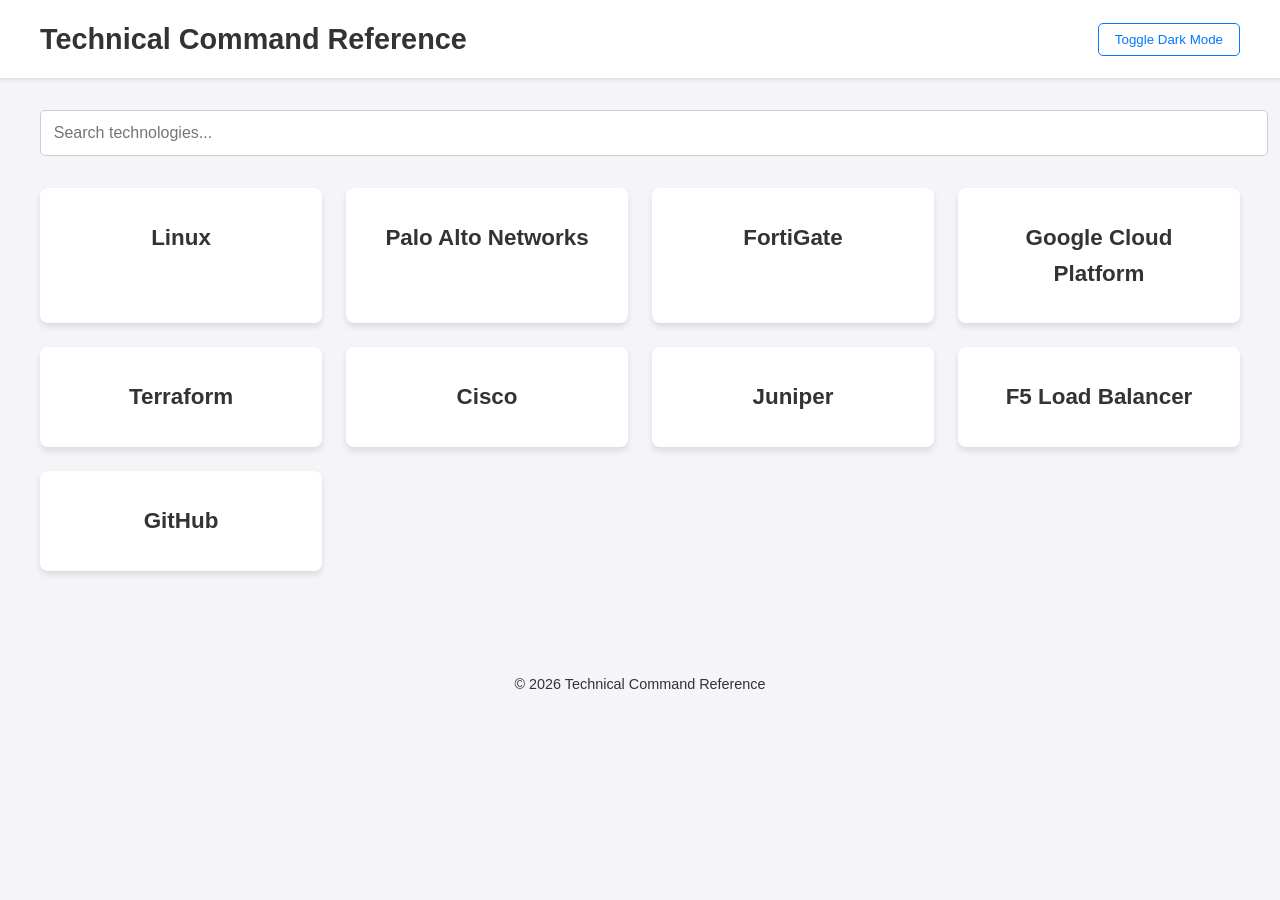
==== index.html @ f5066692 "first test" ====
<!DOCTYPE html>
<html lang="en">
<head>
    <meta charset="UTF-8">
    <meta name="viewport" content="width=device-width, initial-scale=1.0">
    <title>Technical Command Reference</title>
    <link rel="stylesheet" href="css/style.css">
</head>
<body>
    <header>
        <div class="container">
            <h1>Technical Command Reference</h1>
            <div class="theme-switcher">
                <button id="theme-toggle">Toggle Dark Mode</button>
            </div>
        </div>
    </header>
    <main>
        <div class="container">
            <div class="search-container">
                <input type="text" id="search-input" placeholder="Search technologies...">
            </div>
            <nav class="grid" id="tech-grid">
                <a href="pages/linux.html" class="card"><h3>Linux</h3></a>
                <a href="pages/paloalto.html" class="card"><h3>Palo Alto Networks</h3></a>
                <a href="pages/fortigate.html" class="card"><h3>FortiGate</h3></a>
                <a href="pages/gcp.html" class="card"><h3>Google Cloud Platform</h3></a>
                <a href="pages/terraform.html" class="card"><h3>Terraform</h3></a>
                <a href="pages/cisco.html" class="card"><h3>Cisco</h3></a>
                <a href="pages/juniper.html" class="card"><h3>Juniper</h3></a>
                <a href="pages/f5.html" class="card"><h3>F5 Load Balancer</h3></a>
                <a href="pages/github.html" class="card"><h3>GitHub</h3></a>
            </nav>
        </div>
    </main>
    <footer>
        <div class="container">
            <p>&copy; 2026 Technical Command Reference</p>
        </div>
    </footer>
    <script src="js/main.js"></script>
</body>
</html>
---- css/style.css ----
:root {
    --background-color-light: #f4f4f9;
    --text-color-light: #333;
    --card-bg-light: #fff;
    --header-bg-light: #fff;
    --accent-color: #007bff;

    --background-color-dark: #121212;
    --text-color-dark: #f4f4f9;
    --card-bg-dark: #1e1e1e;
    --header-bg-dark: #1e1e1e;
}

body {
    font-family: -apple-system, BlinkMacSystemFont, "Segoe UI", Roboto, "Helvetica Neue", Arial, sans-serif;
    margin: 0;
    line-height: 1.6;
    transition: background-color 0.3s, color 0.3s;
}

body.dark-mode {
    background-color: var(--background-color-dark);
    color: var(--text-color-dark);
}

body:not(.dark-mode) {
    background-color: var(--background-color-light);
    color: var(--text-color-light);
}

.container {
    max-width: 1200px;
    margin: 0 auto;
    padding: 0 20px;
}

header {
    padding: 1rem 0;
    box-shadow: 0 2px 4px rgba(0,0,0,0.1);
    position: sticky;
    top: 0;
    z-index: 1000;
}

body.dark-mode header {
    background-color: var(--header-bg-dark);
    box-shadow: 0 2px 4px rgba(0,0,0,0.5);
}

body:not(.dark-mode) header {
    background-color: var(--header-bg-light);
}

header .container {
    display: flex;
    justify-content: space-between;
    align-items: center;
}

h1 {
    font-size: 1.8rem;
    margin: 0;
}

.theme-switcher button {
    padding: 0.5rem 1rem;
    border: 1px solid var(--accent-color);
    background-color: transparent;
    color: var(--accent-color);
    border-radius: 5px;
    cursor: pointer;
    transition: background-color 0.3s, color 0.3s;
}

.theme-switcher button:hover {
    background-color: var(--accent-color);
    color: #fff;
}

main {
    padding: 2rem 0;
}

.grid {
    display: grid;
    grid-template-columns: repeat(auto-fit, minmax(250px, 1fr));
    gap: 1.5rem;
}

.card {
    border-radius: 8px;
    padding: 2rem;
    text-align: center;
    text-decoration: none;
    transition: transform 0.3s ease, box-shadow 0.3s ease;
    box-shadow: 0 4px 6px rgba(0,0,0,0.1);
}

body.dark-mode .card {
    background-color: var(--card-bg-dark);
    color: var(--text-color-dark);
    box-shadow: 0 4px 6px rgba(0,0,0,0.4);
}

body:not(.dark-mode) .card {
    background-color: var(--card-bg-light);
    color: var(--text-color-light);
}

.card h3 {
    margin: 0;
    font-size: 1.4rem;
}

.card:hover {
    transform: translateY(-5px);
    box-shadow: 0 8px 12px rgba(0,0,0,0.15);
}

body:not(.dark-mode) .card:hover {
    box-shadow: 0 8px 12px rgba(0,0,0,0.6);
}

.search-container {
    margin-bottom: 2rem;
}

#search-input {
    width: 100%;
    padding: 0.8rem;
    font-size: 1rem;
    border-radius: 5px;
    border: 1px solid #ccc;
}

body.dark-mode #search-input {
    background-color: #333;
    color: var(--text-color-dark);
    border-color: #555;
}

footer {
    text-align: center;
    padding: 1.5rem 0;
    margin-top: 2rem;
    font-size: 0.9rem;
}

/* Detail Page Styles */
.page-header {
    margin-bottom: 2rem;
}

.back-link {
    display: inline-block;
    margin-bottom: 1rem;
    text-decoration: none;
    font-weight: bold;
}

body.dark-mode .back-link {
    color: var(--accent-color);
}

body:not(.dark-mode) .back-link {
    color: var(--accent-color);
}

.filter-container {
    margin-bottom: 2rem;
    display: flex;
    flex-wrap: wrap;
    gap: 0.5rem;
}

.filter-btn {
    padding: 0.6rem 1.2rem;
    border: 1px solid var(--accent-color);
    background-color: transparent;
    color: var(--accent-color);
    border-radius: 20px;
    cursor: pointer;
    transition: background-color 0.3s, color 0.3s;
    font-size: 0.9rem;
}

.filter-btn:hover {
    background-color: var(--accent-color);
    color: #fff;
}

.filter-btn.active {
    background-color: var(--accent-color);
    color: #fff;
}


.command-category h2 {
    font-size: 2rem;
    border-bottom: 2px solid;
    padding-bottom: 0.5rem;
    margin-top: 2.5rem;
    margin-bottom: 1.5rem;
}

body.dark-mode .command-category h2 {
    border-color: #444;
}

body:not(.dark-mode) .command-category h2 {
    border-color: #eee;
}

.command {
    margin-bottom: 2rem;
}

.command h3 {
    font-size: 1.5rem;
    margin-bottom: 0.5rem;
}

.command-container {
    position: relative;
}

pre {
    padding: 1.5rem;
    border-radius: 5px;
    overflow-x: auto;
    font-size: 0.95rem;
}

body.dark-mode pre {
    background-color: #2a2a2a;
    color: #f8f8f2;
}

body:not(.dark-mode) pre {
    background-color: #eef;
    color: #333;
}

code {
    font-family: "SFMono-Regular", Consolas, "Liberation Mono", Menlo, Courier, monospace;
}

.copy-btn {
    position: absolute;
    top: 10px;
    right: 10px;
    padding: 0.3rem 0.6rem;
    background: #555;
    color: white;
    border: none;
    border-radius: 5px;
    cursor: pointer;
    opacity: 0;
    transition: opacity 0.3s;
}

.command-container:hover .copy-btn {
    opacity: 1;
}

.command p {
    margin-top: 1rem;
}

/* Responsive */
@media (max-width: 768px) {
    h1 {
        font-size: 1.5rem;
    }
    .grid {
        grid-template-columns: 1fr;
    }
}
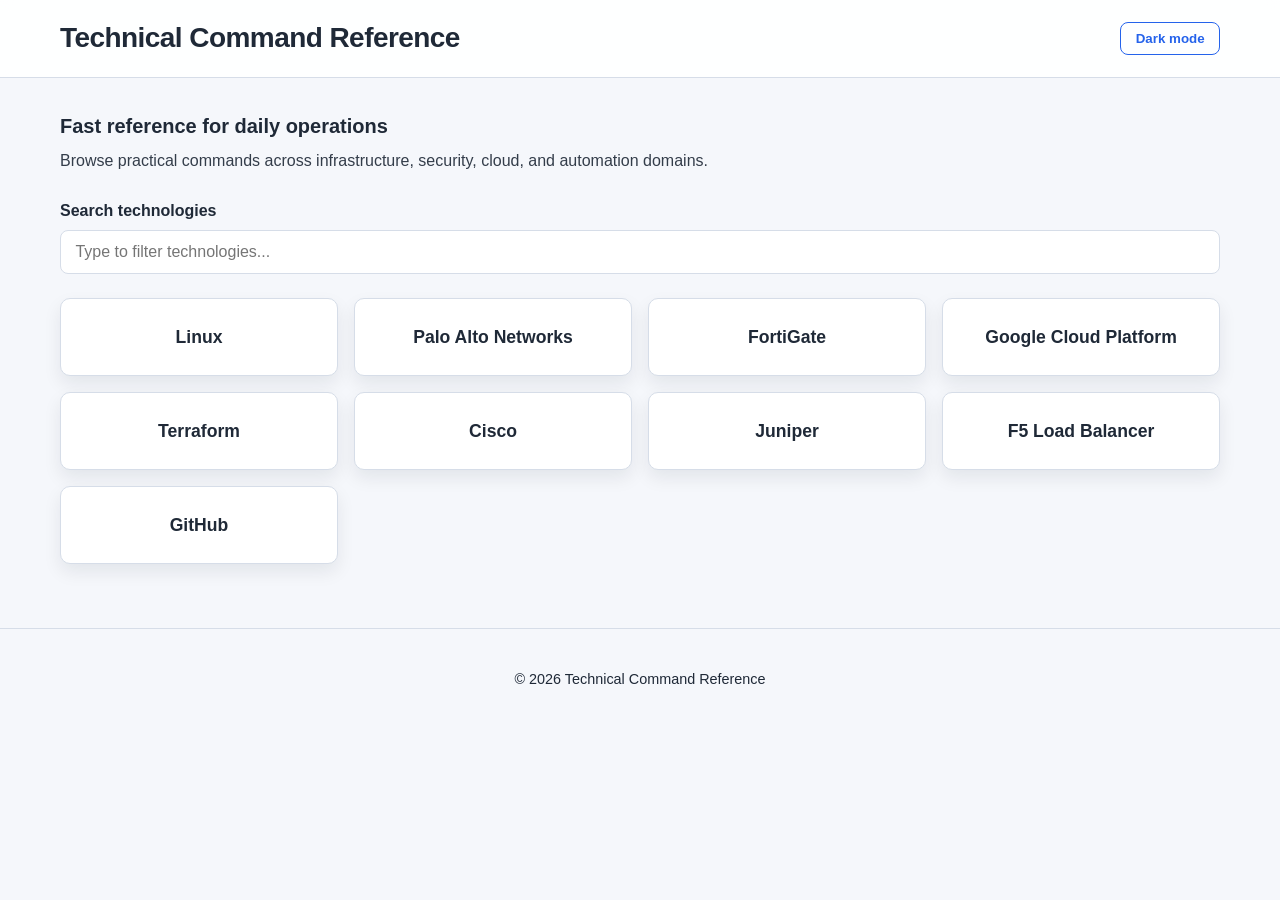
==== commit ff4f6bd4: "new version" ====
--- a/index.html
+++ b/index.html
@@ -3,24 +3,31 @@
 <head>
     <meta charset="UTF-8">
     <meta name="viewport" content="width=device-width, initial-scale=1.0">
+    <meta name="description" content="Professional command reference for Linux, networking, cloud, and automation workflows.">
     <title>Technical Command Reference</title>
     <link rel="stylesheet" href="css/style.css">
 </head>
 <body>
+    <a href="#main-content" class="skip-link">Skip to main content</a>
     <header>
         <div class="container">
             <h1>Technical Command Reference</h1>
             <div class="theme-switcher">
-                <button id="theme-toggle">Toggle Dark Mode</button>
+                <button id="theme-toggle" type="button" aria-label="Toggle color theme" aria-pressed="false">Dark mode</button>
             </div>
         </div>
     </header>
-    <main>
+    <main id="main-content">
         <div class="container">
+            <section class="intro" aria-labelledby="home-intro-title">
+                <h2 id="home-intro-title">Fast reference for daily operations</h2>
+                <p>Browse practical commands across infrastructure, security, cloud, and automation domains.</p>
+            </section>
             <div class="search-container">
-                <input type="text" id="search-input" placeholder="Search technologies...">
+                <label for="search-input" class="search-label">Search technologies</label>
+                <input type="search" id="search-input" placeholder="Type to filter technologies..." autocomplete="off">
             </div>
-            <nav class="grid" id="tech-grid">
+            <nav class="grid" id="tech-grid" aria-label="Technology categories">
                 <a href="pages/linux.html" class="card"><h3>Linux</h3></a>
                 <a href="pages/paloalto.html" class="card"><h3>Palo Alto Networks</h3></a>
                 <a href="pages/fortigate.html" class="card"><h3>FortiGate</h3></a>
--- a/css/style.css
+++ b/css/style.css
@@ -1,21 +1,34 @@
 :root {
-    --background-color-light: #f4f4f9;
-    --text-color-light: #333;
-    --card-bg-light: #fff;
-    --header-bg-light: #fff;
-    --accent-color: #007bff;
-
-    --background-color-dark: #121212;
-    --text-color-dark: #f4f4f9;
-    --card-bg-dark: #1e1e1e;
-    --header-bg-dark: #1e1e1e;
+    --background-color-light: #f5f7fb;
+    --text-color-light: #1f2937;
+    --card-bg-light: #ffffff;
+    --header-bg-light: #ffffff;
+    --surface-light: #ffffff;
+    --border-light: #d6dde8;
+    --accent-color: #2563eb;
+    --accent-color-hover: #1d4ed8;
+
+    --background-color-dark: #0f172a;
+    --text-color-dark: #e5e7eb;
+    --card-bg-dark: #111827;
+    --header-bg-dark: #111827;
+    --surface-dark: #111827;
+    --border-dark: #334155;
+}
+
+* {
+    box-sizing: border-box;
+}
+
+html {
+    scroll-behavior: smooth;
 }
 
 body {
     font-family: -apple-system, BlinkMacSystemFont, "Segoe UI", Roboto, "Helvetica Neue", Arial, sans-serif;
     margin: 0;
     line-height: 1.6;
-    transition: background-color 0.3s, color 0.3s;
+    transition: background-color 0.25s ease, color 0.25s ease;
 }
 
 body.dark-mode {
@@ -34,42 +47,63 @@
     padding: 0 20px;
 }
 
+.skip-link {
+    position: absolute;
+    left: -9999px;
+    top: 8px;
+    z-index: 2000;
+    background: var(--accent-color);
+    color: #fff;
+    padding: 0.5rem 0.75rem;
+    border-radius: 8px;
+    text-decoration: none;
+}
+
+.skip-link:focus-visible {
+    left: 12px;
+}
+
 header {
     padding: 1rem 0;
-    box-shadow: 0 2px 4px rgba(0,0,0,0.1);
+    border-bottom: 1px solid;
     position: sticky;
     top: 0;
     z-index: 1000;
+    backdrop-filter: blur(6px);
 }
 
 body.dark-mode header {
-    background-color: var(--header-bg-dark);
-    box-shadow: 0 2px 4px rgba(0,0,0,0.5);
+    background-color: color-mix(in srgb, var(--header-bg-dark) 90%, transparent);
+    border-color: var(--border-dark);
 }
 
 body:not(.dark-mode) header {
-    background-color: var(--header-bg-light);
+    background-color: color-mix(in srgb, var(--header-bg-light) 90%, transparent);
+    border-color: var(--border-light);
 }
 
 header .container {
     display: flex;
     justify-content: space-between;
     align-items: center;
+    gap: 1rem;
 }
 
 h1 {
-    font-size: 1.8rem;
-    margin: 0;
+    font-size: 1.75rem;
+    margin: 0;
+    letter-spacing: -0.02em;
 }
 
 .theme-switcher button {
-    padding: 0.5rem 1rem;
+    padding: 0.5rem 0.9rem;
     border: 1px solid var(--accent-color);
     background-color: transparent;
     color: var(--accent-color);
-    border-radius: 5px;
+    border-radius: 8px;
     cursor: pointer;
-    transition: background-color 0.3s, color 0.3s;
+    transition: background-color 0.2s ease, color 0.2s ease, border-color 0.2s ease;
+    font-weight: 600;
 }
 
 .theme-switcher button:hover {
@@ -77,66 +111,108 @@
     color: #fff;
 }
 
+.theme-switcher button:focus-visible,
+.filter-btn:focus-visible,
+.back-link:focus-visible,
+.copy-btn:focus-visible,
+.card:focus-visible,
+#search-input:focus-visible {
+    outline: 3px solid color-mix(in srgb, var(--accent-color) 45%, transparent);
+    outline-offset: 2px;
+}
+
 main {
     padding: 2rem 0;
 }
 
+.intro {
+    margin-bottom: 1.5rem;
+}
+
+.intro h2 {
+    font-size: 1.25rem;
+    margin: 0 0 0.4rem;
+}
+
+.intro p {
+    margin: 0;
+    opacity: 0.9;
+}
+
+.search-container {
+    margin-bottom: 1.5rem;
+}
+
+.search-label {
+    display: block;
+    margin-bottom: 0.4rem;
+    font-weight: 600;
+}
+
+#search-input {
+    width: 100%;
+    padding: 0.75rem 0.9rem;
+    font-size: 1rem;
+    border-radius: 8px;
+    border: 1px solid var(--border-light);
+    transition: border-color 0.2s ease, box-shadow 0.2s ease;
+}
+
+body.dark-mode #search-input {
+    background-color: var(--surface-dark);
+    color: var(--text-color-dark);
+    border-color: var(--border-dark);
+}
+
+body:not(.dark-mode) #search-input {
+    background-color: var(--surface-light);
+    color: var(--text-color-light);
+}
+
 .grid {
     display: grid;
-    grid-template-columns: repeat(auto-fit, minmax(250px, 1fr));
-    gap: 1.5rem;
+    grid-template-columns: repeat(auto-fit, minmax(220px, 1fr));
+    gap: 1rem;
 }
 
 .card {
-    border-radius: 8px;
-    padding: 2rem;
+    border-radius: 10px;
+    padding: 1.5rem;
     text-align: center;
     text-decoration: none;
-    transition: transform 0.3s ease, box-shadow 0.3s ease;
-    box-shadow: 0 4px 6px rgba(0,0,0,0.1);
+    transition: transform 0.2s ease, box-shadow 0.2s ease, border-color 0.2s ease;
+    border: 1px solid;
 }
 
 body.dark-mode .card {
     background-color: var(--card-bg-dark);
     color: var(--text-color-dark);
-    box-shadow: 0 4px 6px rgba(0,0,0,0.4);
+    border-color: var(--border-dark);
+    box-shadow: 0 8px 20px rgba(2, 6, 23, 0.3);
 }
 
 body:not(.dark-mode) .card {
     background-color: var(--card-bg-light);
     color: var(--text-color-light);
+    border-color: var(--border-light);
+    box-shadow: 0 8px 18px rgba(15, 23, 42, 0.08);
 }
 
 .card h3 {
     margin: 0;
-    font-size: 1.4rem;
+    font-size: 1.1rem;
 }
 
 .card:hover {
-    transform: translateY(-5px);
-    box-shadow: 0 8px 12px rgba(0,0,0,0.15);
+    transform: translateY(-3px);
+}
+
+body.dark-mode .card:hover {
+    border-color: color-mix(in srgb, var(--accent-color) 40%, var(--border-dark));
 }
 
 body:not(.dark-mode) .card:hover {
-    box-shadow: 0 8px 12px rgba(0,0,0,0.6);
-}
-
-.search-container {
-    margin-bottom: 2rem;
-}
-
-#search-input {
-    width: 100%;
-    padding: 0.8rem;
-    font-size: 1rem;
-    border-radius: 5px;
-    border: 1px solid #ccc;
-}
-
-body.dark-mode #search-input {
-    background-color: #333;
-    color: var(--text-color-dark);
-    border-color: #555;
+    border-color: color-mix(in srgb, var(--accent-color) 50%, var(--border-light));
 }
 
 footer {
@@ -144,25 +220,25 @@
     padding: 1.5rem 0;
     margin-top: 2rem;
     font-size: 0.9rem;
-}
-
-/* Detail Page Styles */
+    border-top: 1px solid;
+}
+
+body.dark-mode footer {
+    border-color: var(--border-dark);
+}
+
+body:not(.dark-mode) footer {
+    border-color: var(--border-light);
+}
+
 .page-header {
-    margin-bottom: 2rem;
+    margin-bottom: 1.25rem;
 }
 
 .back-link {
     display: inline-block;
-    margin-bottom: 1rem;
     text-decoration: none;
-    font-weight: bold;
-}
-
-body.dark-mode .back-link {
-    color: var(--accent-color);
-}
-
-body:not(.dark-mode) .back-link {
+    font-weight: 600;
     color: var(--accent-color);
 }
 
@@ -174,50 +250,48 @@
 }
 
 .filter-btn {
-    padding: 0.6rem 1.2rem;
+    padding: 0.5rem 0.9rem;
     border: 1px solid var(--accent-color);
     background-color: transparent;
     color: var(--accent-color);
-    border-radius: 20px;
+    border-radius: 999px;
     cursor: pointer;
-    transition: background-color 0.3s, color 0.3s;
+    transition: background-color 0.2s ease, color 0.2s ease;
     font-size: 0.9rem;
-}
-
-.filter-btn:hover {
-    background-color: var(--accent-color);
-    color: #fff;
-}
-
+    font-weight: 600;
+}
+
+.filter-btn:hover,
 .filter-btn.active {
     background-color: var(--accent-color);
     color: #fff;
 }
 
-
 .command-category h2 {
-    font-size: 2rem;
-    border-bottom: 2px solid;
-    padding-bottom: 0.5rem;
-    margin-top: 2.5rem;
+    font-size: 1.6rem;
+    border-bottom: 1px solid;
+    padding-bottom: 0.45rem;
+    margin-top: 2rem;
+    margin-bottom: 1rem;
+}
+
+body.dark-mode .command-category h2 {
+    border-color: var(--border-dark);
+}
+
+body:not(.dark-mode) .command-category h2 {
+    border-color: var(--border-light);
+}
+
+.command {
     margin-bottom: 1.5rem;
 }
 
-body.dark-mode .command-category h2 {
-    border-color: #444;
-}
-
-body:not(.dark-mode) .command-category h2 {
-    border-color: #eee;
-}
-
-.command {
-    margin-bottom: 2rem;
-}
-
 .command h3 {
-    font-size: 1.5rem;
+    font-size: 1.2rem;
     margin-bottom: 0.5rem;
+    line-height: 1.35;
+    overflow-wrap: anywhere;
 }
 
 .command-container {
@@ -225,20 +299,24 @@
 }
 
 pre {
-    padding: 1.5rem;
-    border-radius: 5px;
+    margin: 0;
+    padding: 1rem;
+    border-radius: 8px;
     overflow-x: auto;
     font-size: 0.95rem;
+    border: 1px solid;
 }
 
 body.dark-mode pre {
-    background-color: #2a2a2a;
-    color: #f8f8f2;
+    background-color: #0b1220;
+    color: #f8fafc;
+    border-color: #22324b;
 }
 
 body:not(.dark-mode) pre {
-    background-color: #eef;
-    color: #333;
+    background-color: #eef3ff;
+    color: #1f2937;
+    border-color: #d5dff7;
 }
 
 code {
@@ -249,29 +327,34 @@
     position: absolute;
     top: 10px;
     right: 10px;
-    padding: 0.3rem 0.6rem;
-    background: #555;
-    color: white;
+    padding: 0.35rem 0.55rem;
+    background: #334155;
+    color: #fff;
     border: none;
-    border-radius: 5px;
+    border-radius: 6px;
     cursor: pointer;
     opacity: 0;
-    transition: opacity 0.3s;
-}
-
-.command-container:hover .copy-btn {
+    transition: opacity 0.2s ease;
+}
+
+.command-container:hover .copy-btn,
+.command-container:focus-within .copy-btn {
     opacity: 1;
 }
 
 .command p {
-    margin-top: 1rem;
-}
-
-/* Responsive */
+    margin-top: 0.65rem;
+}
+
 @media (max-width: 768px) {
     h1 {
-        font-size: 1.5rem;
+        font-size: 1.35rem;
     }
+
+    .intro h2 {
+        font-size: 1.1rem;
+    }
+
     .grid {
         grid-template-columns: 1fr;
     }
